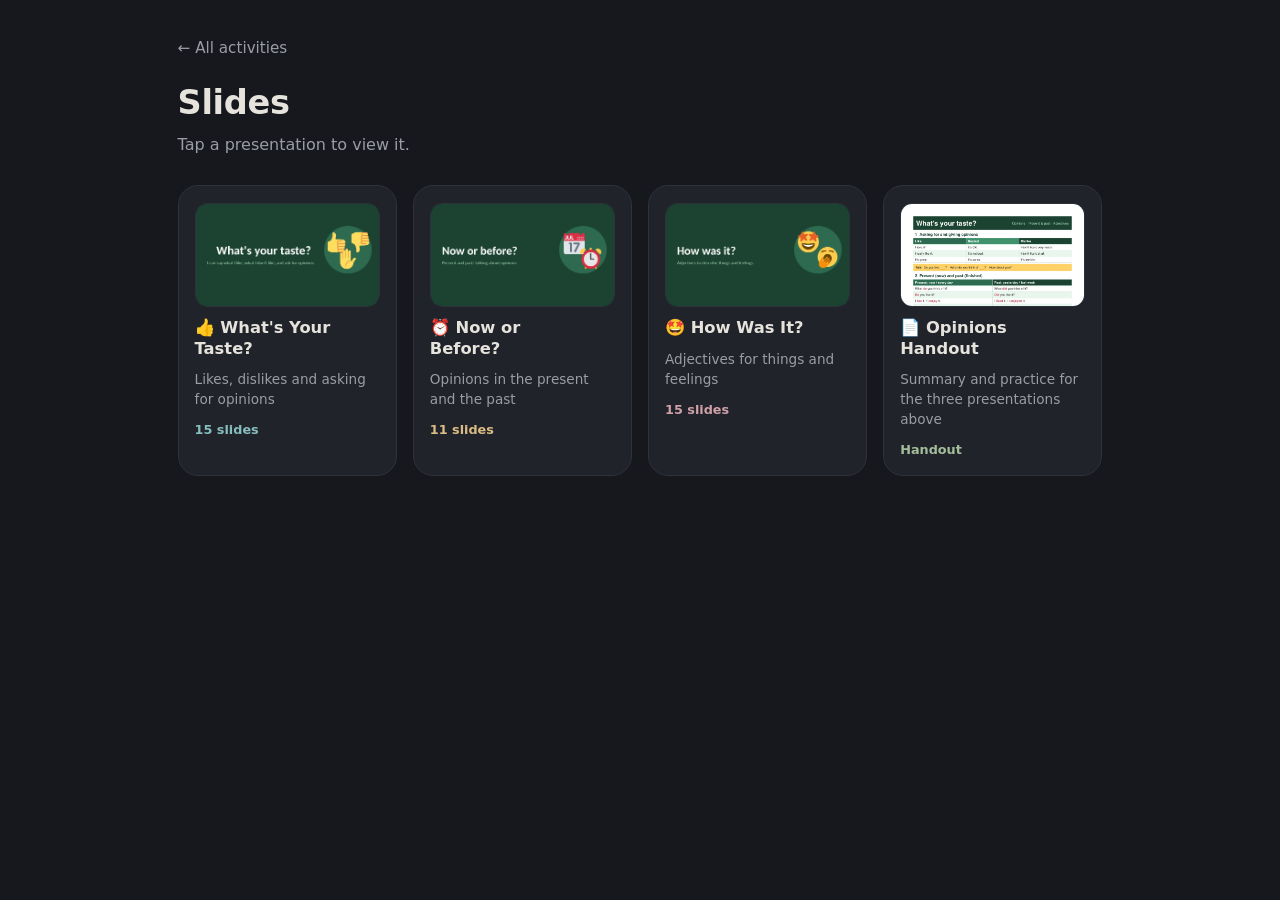
==== slides/index.html @ 61b39076 "Add files via upload" ====
<!DOCTYPE html>
<html lang="en">
<head>
<meta charset="UTF-8">
<meta name="viewport" content="width=device-width, initial-scale=1, viewport-fit=cover">
<meta name="theme-color" content="#16181d">
<title>Slides · Business English Activities</title>
<link rel="icon" href="../favicon.svg" type="image/svg+xml">
<link rel="icon" href="../favicon.png" type="image/png">
<link rel="apple-touch-icon" href="../favicon.png">
<link rel="stylesheet" href="../style.css">
<link rel="stylesheet" href="slides.css">
</head>
<body>
<div class="wrap">
  <a class="back-link" href="../">← All activities</a>
  <header>
    <div>
      <h1>Slides</h1>
      <p>Tap a presentation to view it.</p>
    </div>
  </header>
  <main class="grid" id="deckGrid"></main>
</div>
<script src="decks.js"></script>
<script>
  const grid = document.getElementById('deckGrid');
  grid.innerHTML = DECKS.map(d => `
    <div class="tile ${d.color}">
      <a class="tile-link" href="viewer.html?deck=${d.id}">
        <span class="thumb"><img src="${d.id}/01.webp" alt="" loading="lazy" draggable="false"></span>
        <h2>${d.icon} ${d.title}</h2>
        <p>${d.desc}</p>
        <small class="count">${d.type === 'doc' ? 'Handout' : d.count + ' slides'}</small>
      </a>
    </div>`).join('');
  document.addEventListener('contextmenu', e => { if (e.target.tagName === 'IMG') e.preventDefault(); });
</script>
</body>
</html>
---- style.css ----
:root {
    --bg: #16181d;          /* soft charcoal, not pure black */
    --tile: #20232a;
    --tile-hover: #272b33;
    --line: #2e323b;
    --text: #e6e3dc;        /* warm off-white, easier on the eyes */
    --muted: #9a9da5;
    /* muted tile accents */
    --teal: #6fb3b8;
    --amber: #d9b26f;
    --rose: #c98f9a;
    --sage: #94b38a;
    --lilac: #a99bd0;
    --sky: #7fa7d1;
  }
  * { box-sizing: border-box; -webkit-tap-highlight-color: transparent; }
  html { -webkit-text-size-adjust: 100%; }
  body {
    margin: 0;
    min-height: 100vh;
    font-family: "Segoe UI", system-ui, -apple-system, Roboto, Arial, sans-serif;
    background: var(--bg);
    color: var(--text);
    line-height: 1.45;
    padding: env(safe-area-inset-top) env(safe-area-inset-right) env(safe-area-inset-bottom) env(safe-area-inset-left);
  }
  .wrap { max-width: 60rem; margin: 0 auto; padding: 2.25rem 1.1rem 2.5rem; }

  header {
    display: flex;
    align-items: flex-start;
    justify-content: space-between;
    gap: 1rem;
    margin-bottom: 1.75rem;
  }
  header h1 {
    margin: 0 0 .35rem;
    font-size: clamp(1.55rem, 5vw, 2.1rem);
    font-weight: 700;
    letter-spacing: -.01em;
  }
  header p { margin: 0; color: var(--muted); font-size: 1rem; max-width: 32rem; }

  .grid {
    display: grid;
    grid-template-columns: repeat(2, minmax(0, 1fr));
    gap: .85rem;
  }
  @media (min-width: 640px) { .grid { grid-template-columns: repeat(3, minmax(0, 1fr)); gap: 1rem; } }
  @media (min-width: 960px) { .grid { grid-template-columns: repeat(4, minmax(0, 1fr)); } }

  .tile {
    --accent: var(--teal);
    position: relative;
    background: var(--tile);
    border: 1px solid var(--line);
    border-radius: 20px;
    transition: background .15s ease, transform .15s ease, border-color .15s ease;
  }
  .tile:hover, .tile:focus-within {
    background: var(--tile-hover);
    border-color: color-mix(in srgb, var(--accent) 45%, var(--line));
    transform: translateY(-2px);
  }
  .tile:active { transform: scale(.98); }
  .tile-link {
    display: flex;
    flex-direction: column;
    gap: .7rem;
    min-height: 9.5rem;
    height: 100%;
    padding: 1.1rem 1rem 1rem;
    color: var(--text);
    text-decoration: none;
    border-radius: 20px;
    outline: none;
  }
  .tile-link:focus-visible { box-shadow: 0 0 0 3px color-mix(in srgb, var(--accent) 60%, transparent); }

  .icon {
    width: 3rem; height: 3rem;
    display: grid; place-items: center;
    font-size: 1.55rem;
    border-radius: 14px;
    background: color-mix(in srgb, var(--accent) 18%, transparent);
  }
  .tile h2 { margin: 0; padding-right: 1.6rem; font-size: 1.02rem; font-weight: 650; line-height: 1.25; }
  .tile p { margin: 0; font-size: .85rem; color: var(--muted); }


  .teal  { --accent: var(--teal); }
  .amber { --accent: var(--amber); }
  .rose  { --accent: var(--rose); }
  .sage  { --accent: var(--sage); }
  .lilac { --accent: var(--lilac); }
  .sky   { --accent: var(--sky); }

  footer { margin-top: 2rem; text-align: center; color: var(--muted); font-size: .8rem; }

  /* QR buttons */
  .qr-btn {
    font: inherit;
    cursor: pointer;
    border: 1px solid var(--line);
    background: #1b1e24;
    color: var(--muted);
    border-radius: 12px;
    line-height: 1;
  }
  .qr-btn:hover, .qr-btn:focus-visible { color: var(--text); border-color: var(--muted); outline: none; }
  .tile .qr-btn {
    position: absolute;
    top: .7rem;
    right: .7rem;
    width: 2.4rem;
    height: 2.4rem;
    font-size: 1.15rem;
  }
  .qr-btn.hub {
    flex-shrink: 0;
    padding: .65rem .9rem;
    font-size: 1rem;
    display: inline-flex;
    gap: .4rem;
    align-items: center;
  }
  .qr-btn.hub span { font-size: .85rem; font-weight: 600; letter-spacing: .05em; }
  .qr-inline { color: var(--text); }

  /* QR pop-up */
  .qr-overlay {
    position: fixed;
    inset: 0;
    z-index: 50;
    display: grid;
    place-items: center;
    padding: 1.25rem;
    background: rgba(8, 9, 12, .82);
  }
  .qr-overlay[hidden] { display: none; }
  .qr-card {
    position: relative;
    width: min(92vw, 30rem);
    background: var(--tile);
    border: 1px solid var(--line);
    border-radius: 24px;
    padding: 1.5rem 1.25rem 1.25rem;
    text-align: center;
  }
  .qr-card h2 { margin: 0 2.5rem 1rem; font-size: 1.3rem; }
  .qr-box {
    background: #f4f2ec;   /* light square so phones can scan it */
    border-radius: 16px;
    padding: .75rem;
    width: min(100%, 70vh);
    margin: 0 auto;
    aspect-ratio: 1;
  }
  .qr-box svg { display: block; width: 100%; height: 100%; }
  .qr-url { margin: .9rem 0 .2rem; font-size: .9rem; color: var(--text); word-break: break-all; }
  .qr-tip { margin: 0; font-size: .8rem; color: var(--muted); }
  .qr-fail { color: #1f2a37; padding: 2rem 1rem; margin: 0; }
  .qr-close {
    position: absolute;
    top: .75rem;
    right: .75rem;
    width: 2.4rem;
    height: 2.4rem;
    border-radius: 50%;
    border: 1px solid var(--line);
    background: transparent;
    color: var(--muted);
    font-size: 1rem;
    cursor: pointer;
  }
  .qr-close:hover, .qr-close:focus-visible { color: var(--text); border-color: var(--muted); outline: none; }

  @media (prefers-reduced-motion: reduce) { .tile { transition: none; } }
---- slides/slides.css ----
/* Extra styles for the Slides section (works with ../style.css) */
.back-link {
  display: inline-block;
  margin-bottom: 1.25rem;
  color: var(--muted);
  text-decoration: none;
  font-size: .95rem;
}
.back-link:hover, .back-link:focus-visible { color: var(--text); }

/* slide list */
.thumb {
  display: block;
  aspect-ratio: 16 / 9;
  border-radius: 12px;
  overflow: hidden;
  background: #111317;
  border: 1px solid var(--line);
}
.thumb img { width: 100%; height: 100%; object-fit: cover; object-position: top; display: block; }
.count { color: color-mix(in srgb, var(--accent) 80%, var(--text)); font-size: .8rem; font-weight: 600; }
img { -webkit-user-drag: none; user-select: none; -webkit-touch-callout: none; }

/* viewer */
.viewer-page { overflow-x: hidden; }
.viewer {
  min-height: 100vh;
  max-width: 76rem;
  margin: 0 auto;
  padding: 1rem 1rem 1.5rem;
  display: flex;
  flex-direction: column;
  background: var(--bg);
}
.v-top { display: flex; align-items: center; gap: 1rem; margin-bottom: .9rem; }
.v-top .back-link { margin: 0; white-space: nowrap; }
.v-top h1 { flex: 1; margin: 0; font-size: clamp(1.05rem, 3vw, 1.4rem); text-align: center; }
.v-btn {
  width: 2.5rem; height: 2.5rem; border-radius: 12px;
  border: 1px solid var(--line); background: var(--tile); color: var(--muted);
  font-size: 1.15rem; cursor: pointer;
}
.v-btn:hover, .v-btn:focus-visible { color: var(--text); border-color: var(--muted); outline: none; }

.stage {
  position: relative;
  flex: 1;
  display: grid;
  place-items: center;
  min-height: 0;
}
.stage img {
  max-width: 100%;
  max-height: calc(100vh - 9rem);
  aspect-ratio: 16 / 9;
  object-fit: contain;
  border-radius: 14px;
  background: #fff;
  box-shadow: 0 10px 40px rgba(0,0,0,.35);
}
.nav {
  position: absolute; top: 50%; transform: translateY(-50%);
  width: 3rem; height: 3rem; border-radius: 50%;
  border: 1px solid var(--line);
  background: rgba(32,35,42,.85); color: var(--text);
  font-size: 1.8rem; line-height: 1; cursor: pointer;
  display: grid; place-items: center; padding-bottom: .2rem;
}
.nav.prev { left: .5rem; }
.nav.next { right: .5rem; }
.nav:disabled { opacity: .25; cursor: default; }
.nav:not(:disabled):hover { background: var(--tile-hover); }

.v-bottom { display: flex; flex-direction: column; align-items: center; gap: .6rem; margin-top: .9rem; color: var(--muted); font-size: .9rem; }
.dots { display: flex; flex-wrap: wrap; justify-content: center; gap: .4rem; max-width: 100%; }
.dots button {
  width: .6rem; height: .6rem; padding: 0; border-radius: 50%;
  border: 0; background: var(--line); cursor: pointer;
}
.dots button.on { background: var(--teal); transform: scale(1.3); }

.doc { display: grid; gap: 1rem; justify-items: center; }
.doc img { width: min(100%, 52rem); border-radius: 10px; background: #fff; box-shadow: 0 10px 40px rgba(0,0,0,.35); }

/* full screen */
.viewer:fullscreen { max-width: none; padding: 1rem; }
.viewer:fullscreen .stage img { max-height: calc(100vh - 7rem); }

@media (max-width: 700px) {
  .stage { align-content: center; padding-bottom: 4.25rem; }
  .stage img { border-radius: 8px; }
  .nav { top: auto; bottom: 0; transform: none; }
  .nav.prev { left: calc(50% - 4rem); }
  .nav.next { right: calc(50% - 4rem); }
}
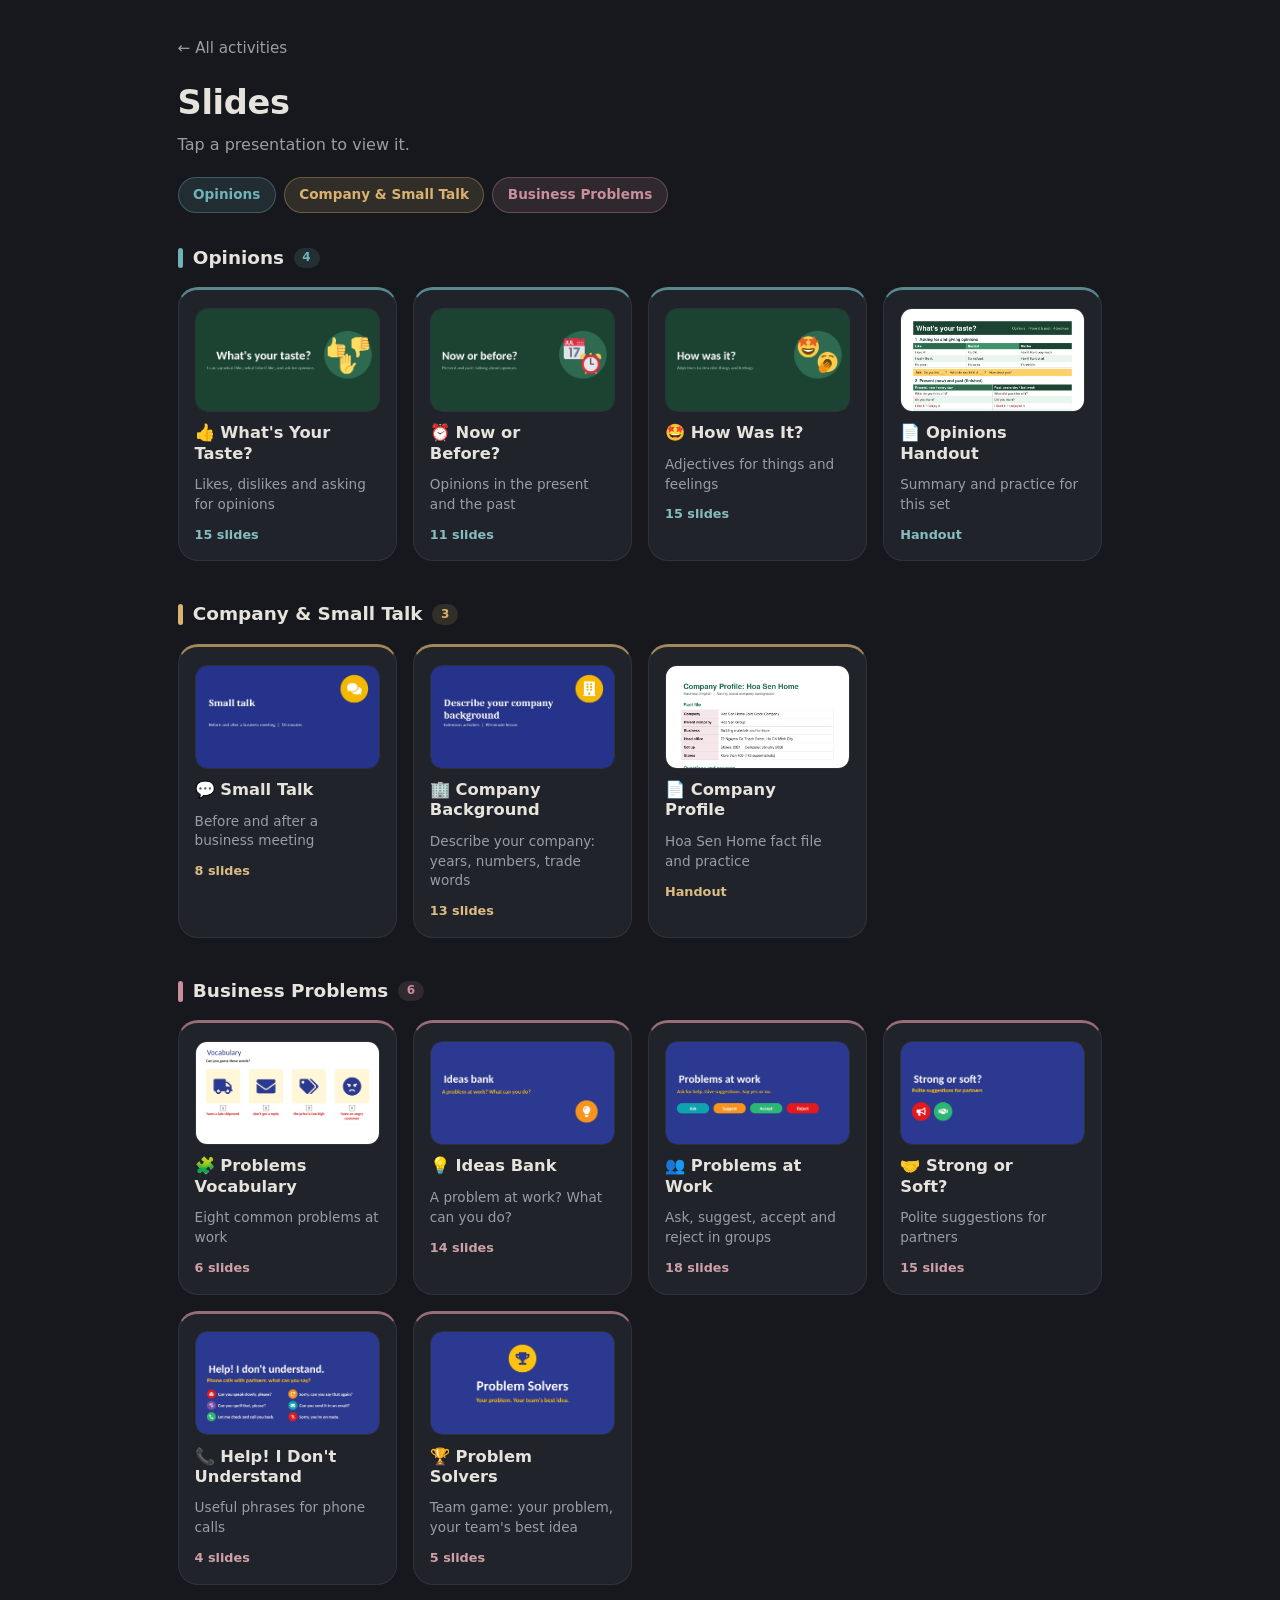
==== commit 7a65e8e2: "Add files via upload" ====
--- a/slides/index.html
+++ b/slides/index.html
@@ -20,20 +20,31 @@
       <p>Tap a presentation to view it.</p>
     </div>
   </header>
-  <main class="grid" id="deckGrid"></main>
+  <nav class="set-nav" id="setNav" aria-label="Topics"></nav>
+  <main id="sets"></main>
 </div>
 <script src="decks.js"></script>
 <script>
-  const grid = document.getElementById('deckGrid');
-  grid.innerHTML = DECKS.map(d => `
-    <div class="tile ${d.color}">
+  const card = d => `
+    <div class="tile">
       <a class="tile-link" href="viewer.html?deck=${d.id}">
         <span class="thumb"><img src="${d.id}/01.webp" alt="" loading="lazy" draggable="false"></span>
         <h2>${d.icon} ${d.title}</h2>
         <p>${d.desc}</p>
         <small class="count">${d.type === 'doc' ? 'Handout' : d.count + ' slides'}</small>
       </a>
-    </div>`).join('');
+    </div>`;
+  const used = SETS.filter(s => DECKS.some(d => d.set === s.id));
+  document.getElementById('setNav').innerHTML = used.map(s =>
+    `<a class="set-chip ${s.color}" href="#set-${s.id}">${s.name}</a>`).join('');
+  document.getElementById('sets').innerHTML = used.map(s => {
+    const decks = DECKS.filter(d => d.set === s.id);
+    return `
+    <section class="set ${s.color}" id="set-${s.id}">
+      <h2 class="set-head"><span class="set-bar"></span>${s.name}<small>${decks.length}</small></h2>
+      <div class="grid">${decks.map(card).join('')}</div>
+    </section>`;
+  }).join('');
   document.addEventListener('contextmenu', e => { if (e.target.tagName === 'IMG') e.preventDefault(); });
 </script>
 </body>
--- a/slides/slides.css
+++ b/slides/slides.css
@@ -93,3 +93,27 @@
   .nav.prev { left: calc(50% - 4rem); }
   .nav.next { right: calc(50% - 4rem); }
 }
+
+/* topic sets on the Slides page */
+.set-nav { display: flex; flex-wrap: wrap; gap: .5rem; margin: -.5rem 0 2rem; }
+.set-chip {
+
+  padding: .45rem .9rem; border-radius: 999px;
+  font-size: .85rem; font-weight: 600; text-decoration: none;
+  color: var(--accent);
+  background: color-mix(in srgb, var(--accent) 14%, transparent);
+  border: 1px solid color-mix(in srgb, var(--accent) 35%, transparent);
+}
+.set-chip:hover, .set-chip:focus-visible { background: color-mix(in srgb, var(--accent) 24%, transparent); outline: none; }
+.set { margin-bottom: 2.5rem; scroll-margin-top: 1rem; }
+.set .tile { --accent: inherit; border-top: 3px solid color-mix(in srgb, var(--accent) 70%, transparent); }
+.set-head {
+  display: flex; align-items: center; gap: .6rem;
+  margin: 0 0 1rem; font-size: 1.15rem; font-weight: 700;
+}
+.set-head small {
+  font-size: .75rem; font-weight: 600; color: var(--accent);
+  background: color-mix(in srgb, var(--accent) 15%, transparent);
+  padding: .1rem .55rem; border-radius: 999px;
+}
+.set-bar { width: .35rem; height: 1.3rem; border-radius: 4px; background: var(--accent); }
